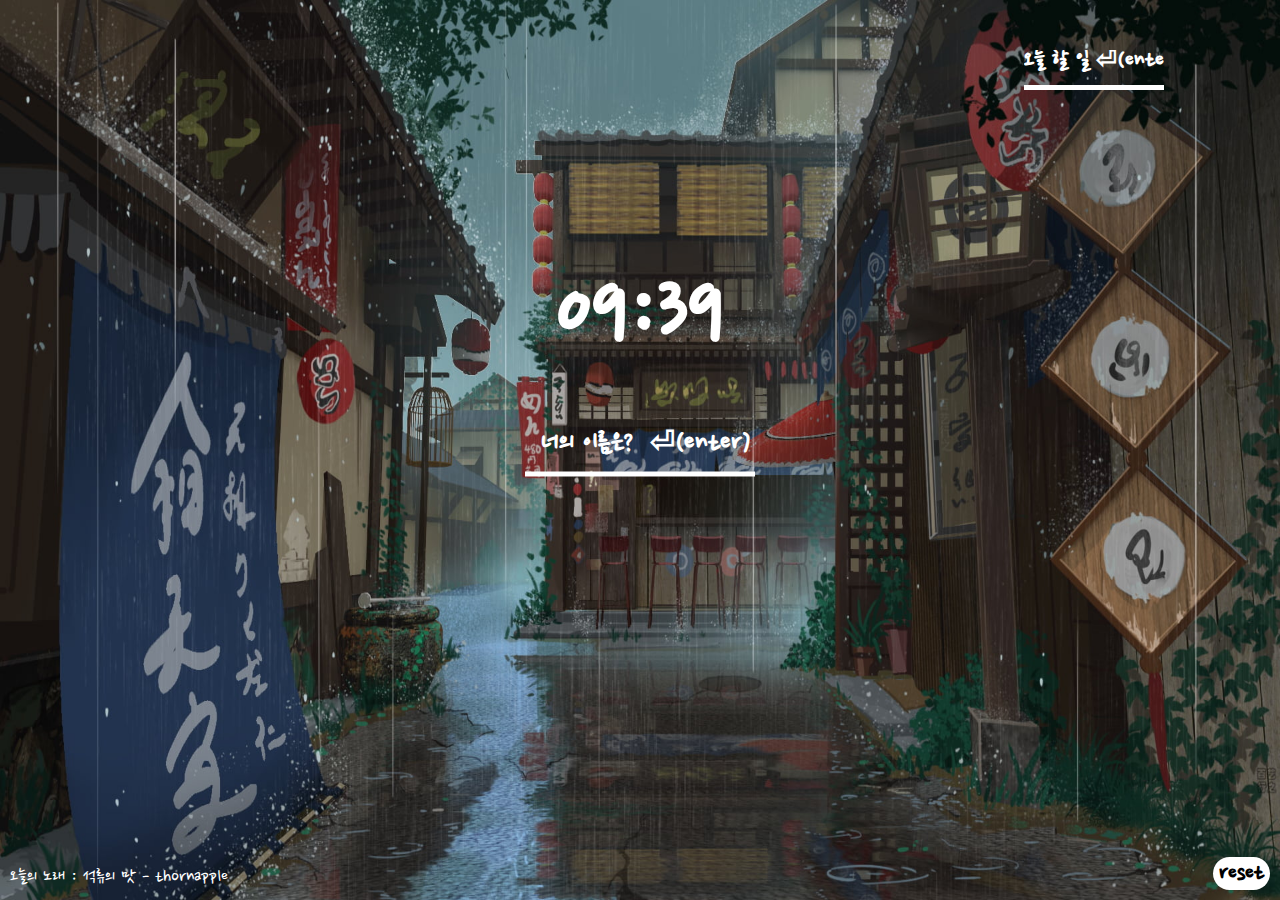
==== index.html @ 3c849ca3 "1차" ====
<!DOCTYPE html>
<html lang="en">
  <head>
    <meta charset="UTF-8" />
    <meta http-equiv="X-UA-Compatible" content="IE=edge" />
    <meta name="viewport" content="width=device-width, initial-scale=1.0" />
    <title></title>
    <link rel="stylesheet" href="css/style.css" />
  </head>
  <body>
    <form class="login hidden">
      <input type="text" placeholder="너의 이름은?  ⏎(enter)" />
    </form>
    <h1 class="hello hidden"></h1>
    <h1 id="clock"></h1>
    <!-- <h1 id="clock2"></h1> -->
    <div id="quotes">
      <span></span>
    </div>
    <div id="weather">
      <span></span>
      <span></span>
      <span></span>
      <span></span>
    </div>
    <form id="todo">
      <input type="text" placeholder="오늘 할 일 ⏎(enter)" required />
    </form>
    <ul id="todoList"></ul>
    <button id="reboot"></button>
    <script src="js/greeting.js"></script>
    <script src="js/clock.js"></script>
    <script src="js/quotes.js"></script>
    <script src="js/background.js"></script>
    <script src="js/todo.js"></script>
    <script src="js/weather.js"></script>
    <script src="js/reboot.js"></script>
    <script src="js/key.js"></script>
  </body>
</html>
---- css/style.css ----
@import url("https://fonts.googleapis.com/css2?family=Nanum+Pen+Script&display=swap");
.hidden {
  display: none;
}
body {
  margin: 0;
  font-family: "Nanum Pen Script", cursive;
  color: white;
}
img {
  position: absolute;
  top: 0;
  z-index: -1;
  height: 100vh;
  width: 100vw;
}
.login,
.hello {
  position: absolute;
  top: 50%;
  left: 50%;
  transform: translate(-50%, -50%);
  margin: 0;
}
.login input[type="text"] {
  background-color: rgba(0, 0, 0, 0);
  outline: none;
  border: none;
  color: white;
  padding: 0 0 10px 10px;
  border-bottom: 5px solid white;
  font-size: 30px;
  font-weight: 600;
  font-family: "Nanum Pen Script", cursive;
}
.login input::placeholder {
  color: white;
  text-align: center;
  font-size: 30px;
  font-family: "Nanum Pen Script", cursive;
}

#clock {
  position: absolute;
  top: 35%;
  left: 50%;
  transform: translate(-50%, -50%);
  margin: 0;

  font-size: 100px;
  color: white;
}
#quotes {
  position: absolute;
  bottom: 10px;
  left: 10px;
  margin: 0;

  font-size: 20px;
}
#weather {
  position: absolute;
  left: 10px;
  top: 10px;
  margin: 0;

  display: flex;
  flex-direction: column;

  font-size: 20px;
}
#todo {
  position: absolute;
  left: 80vw;
  top: 50px;
  margin: 0;
}
#todoList {
  position: absolute;
  left: 80vw;
  top: 100px;
  padding: 0;
  margin: 0;
}
#todoList button {
  background-color: rgba(0, 0, 0, 0);
  outline: none;
  border: 3px solid white;
  color: white;
  margin-left: 10px;
}
#todoList li {
  display: flex;
  align-items: center;
  font-size: 30px;
}
#todo input {
  background-color: rgba(0, 0, 0, 0);
  outline: none;
  border: none;
  color: white;
  padding: 0 0 10px 0;
  border-bottom: 5px solid white;
  font-size: 20px;
  font-weight: 600;
  font-family: "Nanum Pen Script", cursive;
}
#todo input::placeholder {
  color: white;
  text-align: center;
  font-size: 25px;
  font-family: "Nanum Pen Script", cursive;
}
#reboot {
  position: absolute;
  bottom: 10px;
  right: 10px;

  background-color: white;
  outline: none;
  border: none;
  border-radius: 20px;
  color: black;
  font-size: 25px;
  font-weight: 600;
  font-family: "Nanum Pen Script", cursive;
}
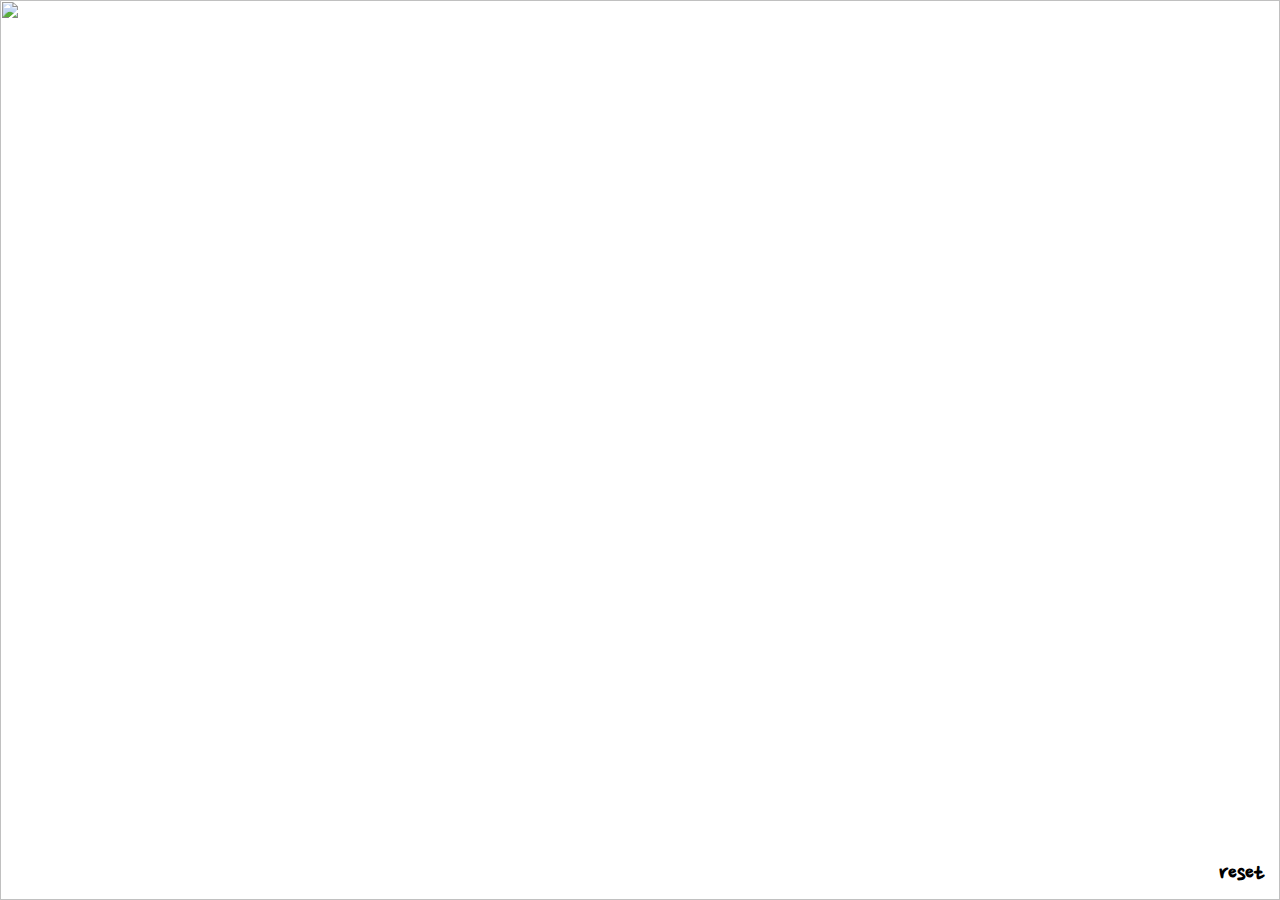
==== commit 139be51f: "2" ====
--- a/index.html
+++ b/index.html
@@ -9,7 +9,7 @@
   </head>
   <body>
     <form class="login hidden">
-      <input type="text" placeholder="너의 이름은?  ⏎(enter)" />
+      <input type="text" placeholder="너의 이름은? ⏎(enter)" />
     </form>
     <h1 class="hello hidden"></h1>
     <h1 id="clock"></h1>
--- a/css/style.css
+++ b/css/style.css
@@ -32,6 +32,7 @@
   font-size: 30px;
   font-weight: 600;
   font-family: "Nanum Pen Script", cursive;
+  width: 300px;
 }
 .login input::placeholder {
   color: white;
@@ -58,6 +59,9 @@
 
   font-size: 20px;
 }
+#quotes span {
+  display: flex;
+}
 #weather {
   position: absolute;
   left: 10px;
@@ -74,6 +78,8 @@
   left: 80vw;
   top: 50px;
   margin: 0;
+
+  display: flex;
 }
 #todoList {
   position: absolute;
@@ -104,6 +110,7 @@
   font-size: 20px;
   font-weight: 600;
   font-family: "Nanum Pen Script", cursive;
+  width: 180px;
 }
 #todo input::placeholder {
   color: white;
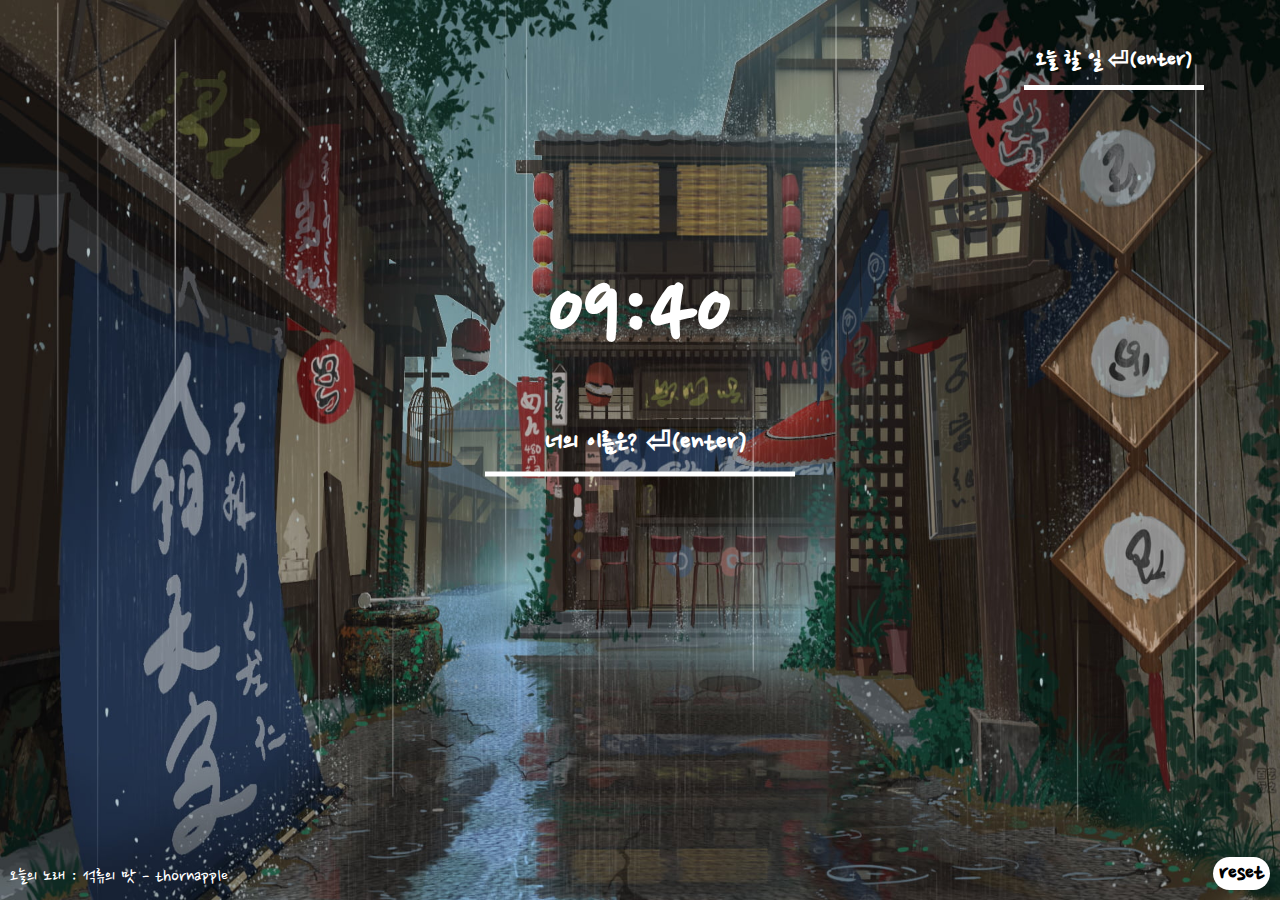
==== commit b519a3b5: "3" ====
--- a/index.html
+++ b/index.html
@@ -35,6 +35,6 @@
     <script src="js/todo.js"></script>
     <script src="js/weather.js"></script>
     <script src="js/reboot.js"></script>
-    <script src="js/key.js"></script>
+    <script type="text/javascript" src="js/key.js"></script>
   </body>
 </html>
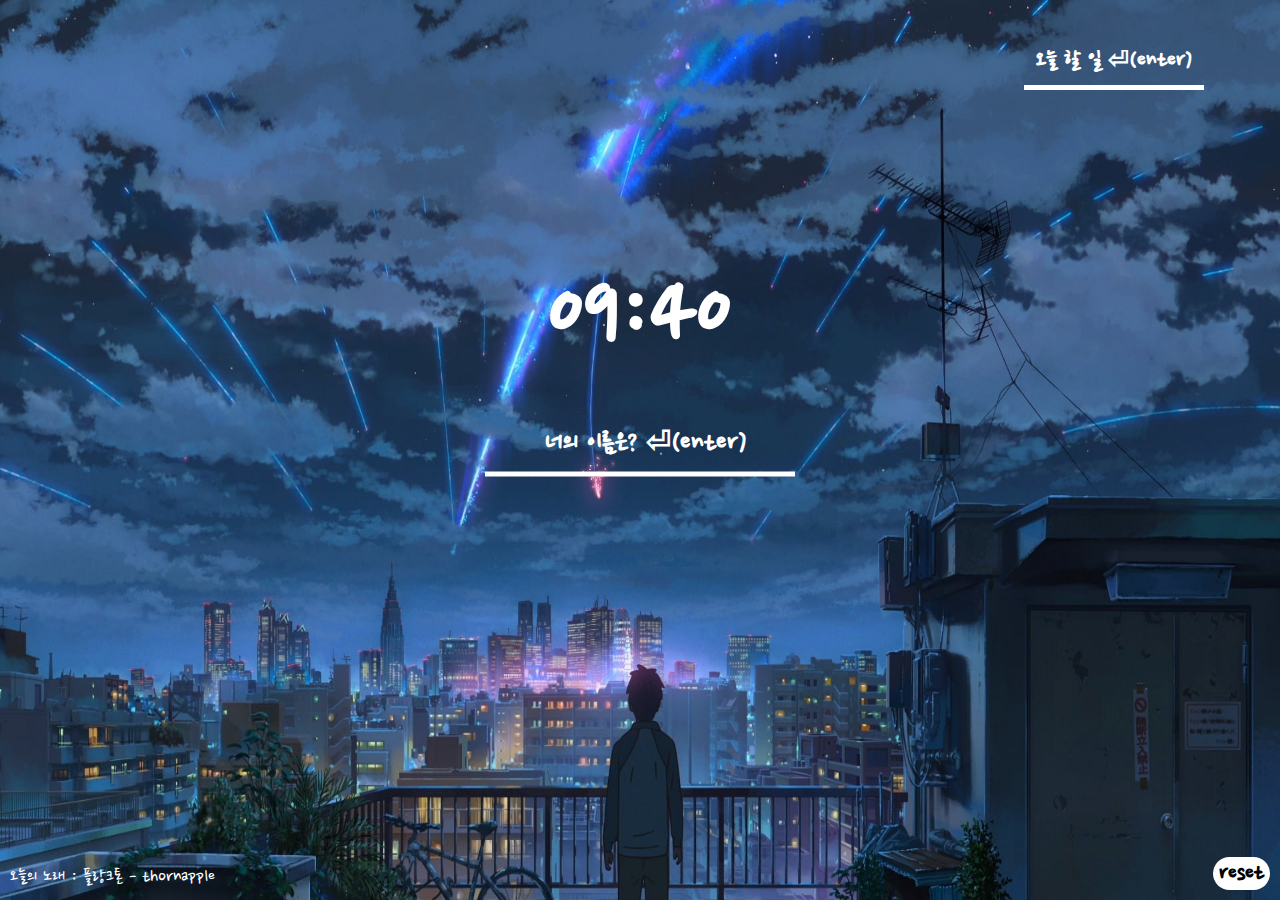
==== commit 7850d411: "4" ====
--- a/index.html
+++ b/index.html
@@ -35,6 +35,6 @@
     <script src="js/todo.js"></script>
     <script src="js/weather.js"></script>
     <script src="js/reboot.js"></script>
-    <script type="text/javascript" src="js/key.js"></script>
+    <script src="js/key.js"></script>
   </body>
 </html>
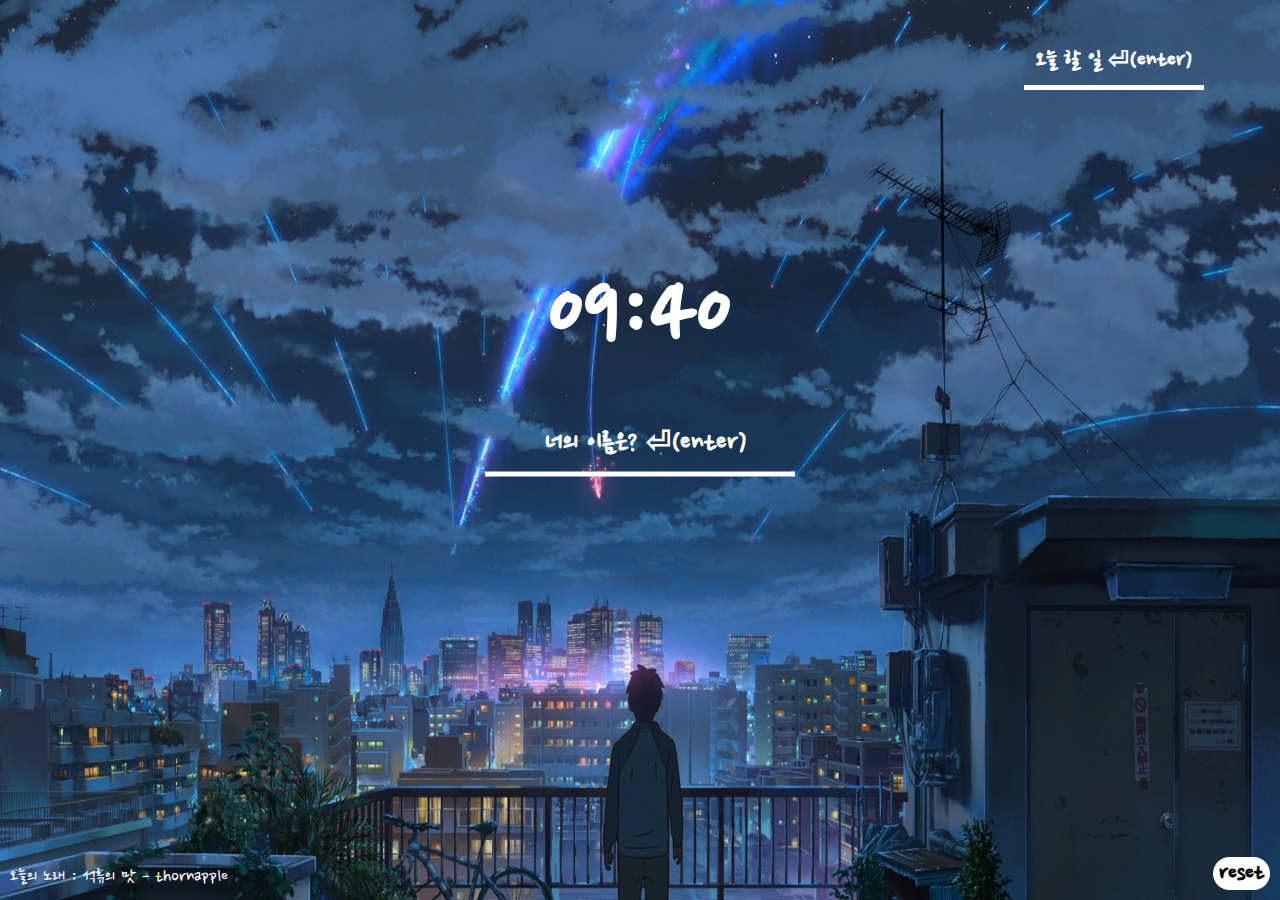
==== commit 59f2e141: "7" ====
--- a/index.html
+++ b/index.html
@@ -35,6 +35,6 @@
     <script src="js/todo.js"></script>
     <script src="js/weather.js"></script>
     <script src="js/reboot.js"></script>
-    <script src="js/key.js"></script>
+    <script type="text/javascript" src="config.js"></script>
   </body>
 </html>
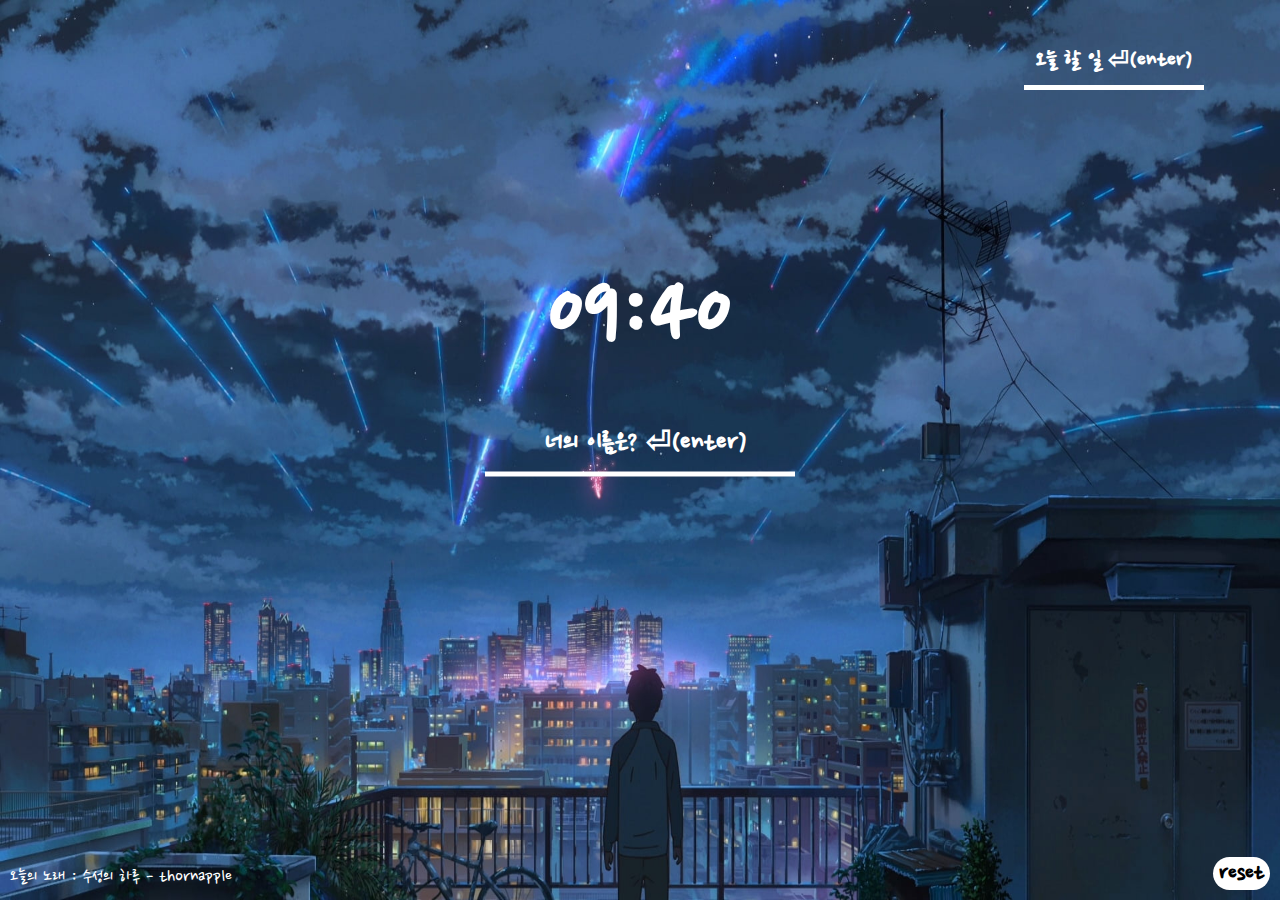
==== commit 0640cbcb: "8" ====
--- a/index.html
+++ b/index.html
@@ -28,6 +28,7 @@
     </form>
     <ul id="todoList"></ul>
     <button id="reboot"></button>
+    <script type="text/javascript" src="config.js"></script>
     <script src="js/greeting.js"></script>
     <script src="js/clock.js"></script>
     <script src="js/quotes.js"></script>
@@ -35,6 +36,5 @@
     <script src="js/todo.js"></script>
     <script src="js/weather.js"></script>
     <script src="js/reboot.js"></script>
-    <script type="text/javascript" src="config.js"></script>
   </body>
 </html>
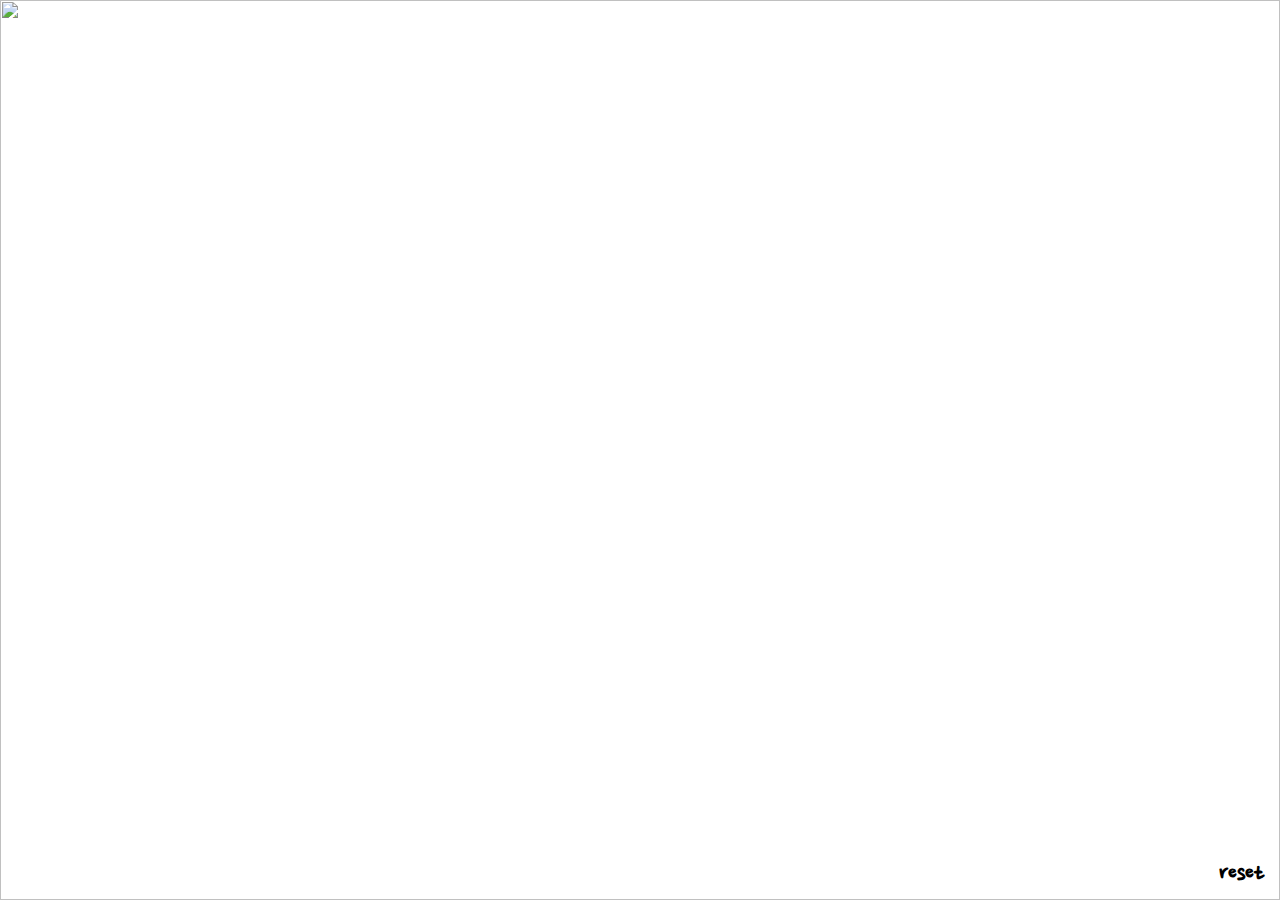
==== commit cb1f01e9: "끝" ====
--- a/index.html
+++ b/index.html
@@ -22,6 +22,7 @@
       <span></span>
       <span></span>
       <span></span>
+      <span></span>
     </div>
     <form id="todo">
       <input type="text" placeholder="오늘 할 일 ⏎(enter)" required />
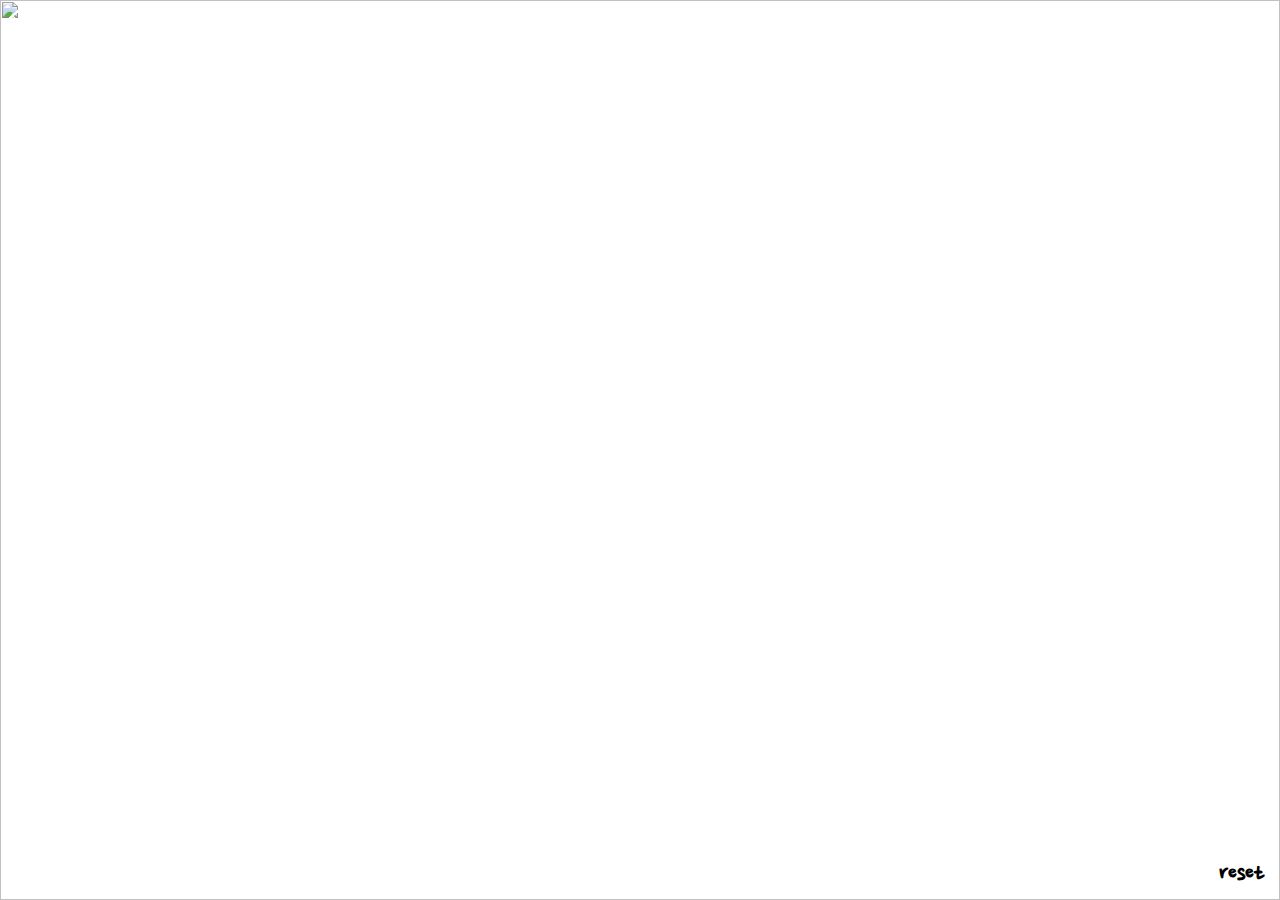
==== commit 15baf7db: "마무리" ====
--- a/index.html
+++ b/index.html
@@ -22,7 +22,7 @@
       <span></span>
       <span></span>
       <span></span>
-      <span></span>
+      <a href="weather.html"></a>
     </div>
     <form id="todo">
       <input type="text" placeholder="오늘 할 일 ⏎(enter)" required />
--- a/css/style.css
+++ b/css/style.css
@@ -132,3 +132,8 @@
   font-weight: 600;
   font-family: "Nanum Pen Script", cursive;
 }
+#weather a {
+  color: white;
+  text-decoration: none;
+  text-decoration: underline;
+}
